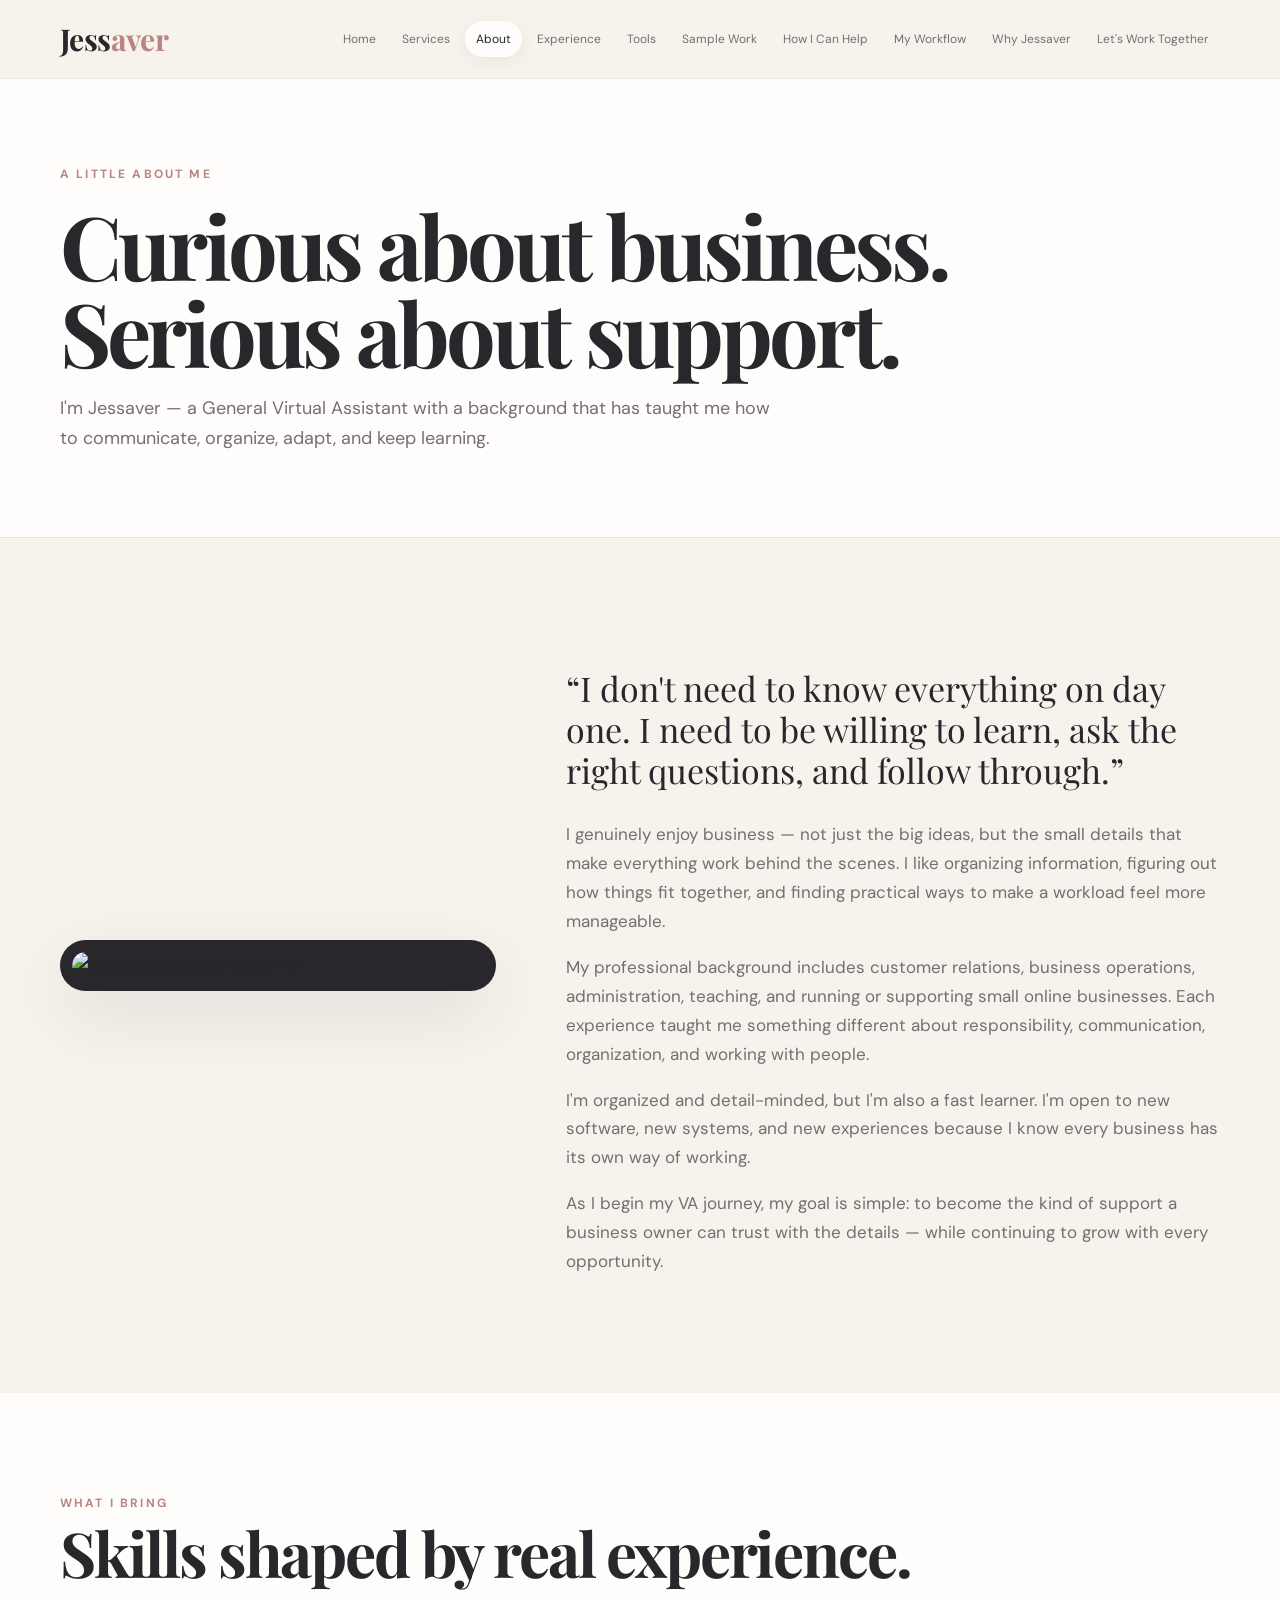
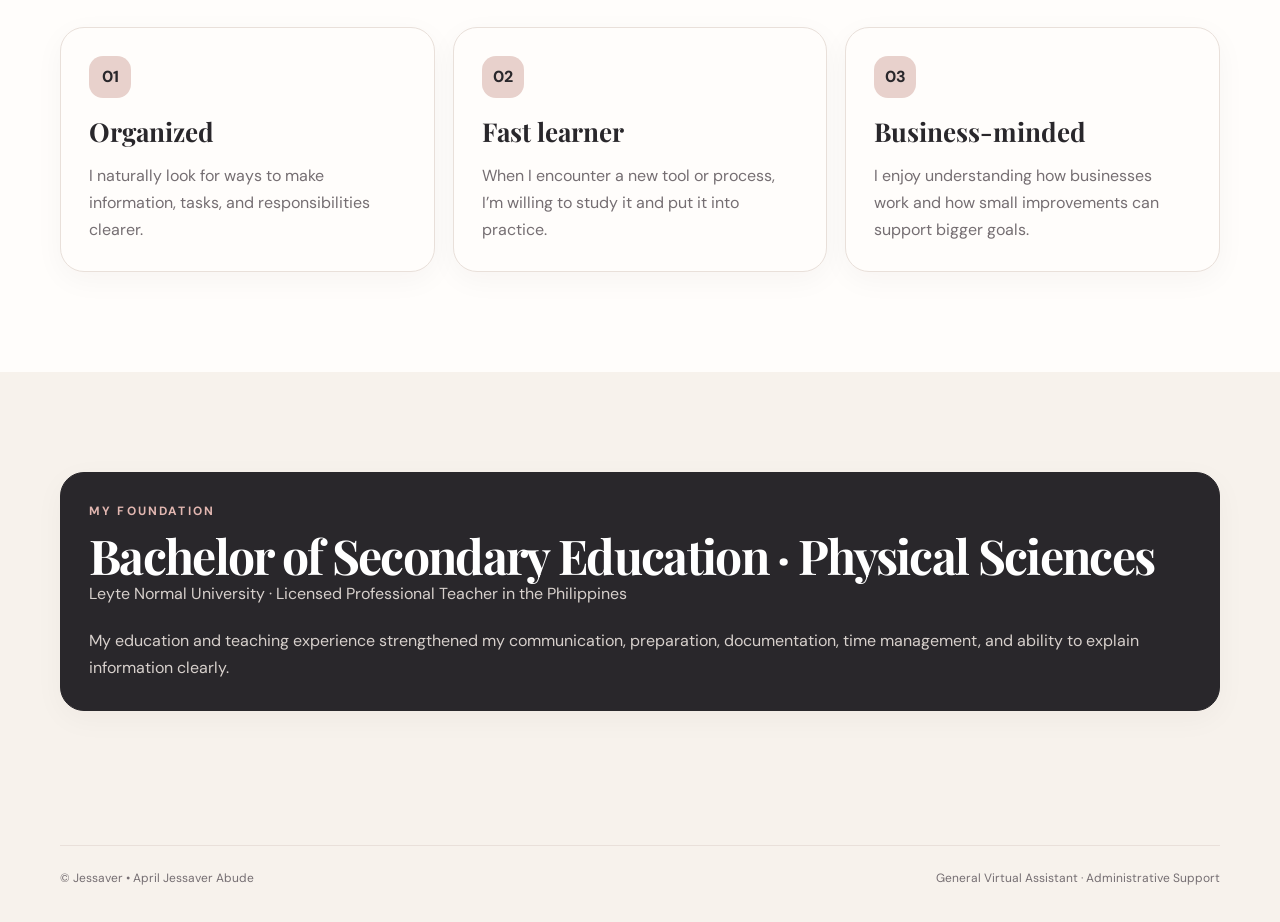
==== about.html @ b7f51e59 "Add files via upload" ====
<!doctype html><html lang="en"><head><meta charset="utf-8"><meta name="viewport" content="width=device-width,initial-scale=1"><meta name="description" content="Jessaver — General Virtual Assistant and Administrative Support portfolio."><title>About Jessaver · Jessaver</title><link rel="stylesheet" href="style.css"></head><body><header class="site-header"><div class="container navbar">
      <a class="brand" href="index.html">Jess<span>aver</span></a>
      <nav class="navlinks"><a href="index.html" class="">Home</a><a href="services.html" class="">Services</a><a href="about.html" class="active">About</a><a href="experience.html" class="">Experience</a><a href="tools.html" class="">Tools</a><a href="portfolio.html" class="">Sample Work</a><a href="help.html" class="">How I Can Help</a><a href="workflow.html" class="">My Workflow</a><a href="why-jessaver.html" class="">Why Jessaver</a><a href="contact.html" class="">Let's Work Together</a></nav>
      <div class="mobile-note">Menu links remain available below on small screens.</div>
    </div></header>
<main><section class="page-hero"><div class="container"><div class="eyebrow">A little about me</div><h1>Curious about business.<br>Serious about support.</h1><p>I'm Jessaver — a General Virtual Assistant with a background that has taught me how to communicate, organize, adapt, and keep learning.</p></div></section>
<section class="section"><div class="container"><div class="about-layout"><div class="about-photo"><img src="assets/jessaver-profile.png" alt="Jessaver professional portrait"></div><div><div class="quote">“I don't need to know everything on day one. I need to be willing to learn, ask the right questions, and follow through.”</div><p class="prose">I genuinely enjoy business — not just the big ideas, but the small details that make everything work behind the scenes. I like organizing information, figuring out how things fit together, and finding practical ways to make a workload feel more manageable.</p><p class="prose">My professional background includes customer relations, business operations, administration, teaching, and running or supporting small online businesses. Each experience taught me something different about responsibility, communication, organization, and working with people.</p><p class="prose">I'm organized and detail-minded, but I'm also a fast learner. I'm open to new software, new systems, and new experiences because I know every business has its own way of working.</p><p class="prose">As I begin my VA journey, my goal is simple: to become the kind of support a business owner can trust with the details — while continuing to grow with every opportunity.</p></div></div></div></section>
<section class="section alt"><div class="container"><div class="section-head"><div><div class="section-kicker">What I bring</div><h2>Skills shaped by real experience.</h2></div></div><div class="grid-3">
<div class="card"><div class="icon">01</div><h3>Organized</h3><p>I naturally look for ways to make information, tasks, and responsibilities clearer.</p></div>
<div class="card"><div class="icon">02</div><h3>Fast learner</h3><p>When I encounter a new tool or process, I’m willing to study it and put it into practice.</p></div>
<div class="card"><div class="icon">03</div><h3>Business-minded</h3><p>I enjoy understanding how businesses work and how small improvements can support bigger goals.</p></div>
</div></div></section>
<section class="section"><div class="container"><div class="card dark"><div class="section-kicker" style="color:#e2b7b1">My foundation</div><h2 style="font-family:'Playfair Display';font-size:48px;line-height:1.05">Bachelor of Secondary Education · Physical Sciences</h2><p> Leyte Normal University · Licensed Professional Teacher in the Philippines</p><p style="margin-top:20px;color:#d7d0cc">My education and teaching experience strengthened my communication, preparation, documentation, time management, and ability to explain information clearly.</p></div></div></section>
</main><footer class="footer"><div class="container footer-row"><span>© Jessaver • April Jessaver Abude</span><span>General Virtual Assistant · Administrative Support</span></div></footer></body></html>
---- style.css ----
@import url('https://fonts.googleapis.com/css2?family=DM+Sans:wght@400;500;600;700&family=Playfair+Display:wght@500;600;700&display=swap');
:root{--ink:#29272b;--muted:#756e72;--cream:#f7f2ec;--paper:#fffdfb;--rose:#b98583;--rose2:#e8d1cc;--taupe:#d8ccc2;--line:#e9e0da;--sage:#aab5a5;--shadow:0 24px 70px rgba(45,37,36,.10);--radius:24px}
*{box-sizing:border-box}html{scroll-behavior:smooth}body{margin:0;background:var(--cream);color:var(--ink);font-family:"DM Sans",system-ui,sans-serif;line-height:1.7}a{color:inherit;text-decoration:none}.container{width:min(1160px,calc(100% - 40px));margin:auto}
.site-header{position:sticky;top:0;z-index:30;background:rgba(247,242,236,.88);backdrop-filter:blur(16px);border-bottom:1px solid rgba(233,224,218,.8)}
.navbar{height:78px;display:flex;align-items:center;justify-content:space-between;gap:24px}.brand{font-family:"Playfair Display",serif;font-size:30px;font-weight:700;letter-spacing:-.02em}.brand span{color:var(--rose)}
.navlinks{display:flex;gap:4px;align-items:center;flex-wrap:wrap;justify-content:flex-end}.navlinks a{padding:8px 11px;font-size:12px;color:var(--muted);border-radius:999px}.navlinks a:hover,.navlinks a.active{background:var(--paper);color:var(--ink);box-shadow:0 5px 18px rgba(45,37,36,.06)}
.mobile-note{display:none}
.hero{padding:88px 0 80px;min-height:calc(100vh - 78px);display:grid;grid-template-columns:1.03fr .97fr;gap:70px;align-items:center}
.eyebrow{font-size:12px;letter-spacing:.18em;text-transform:uppercase;font-weight:700;color:var(--rose);margin-bottom:18px}.hero h1{font-family:"Playfair Display",serif;font-size:clamp(58px,7vw,96px);line-height:.98;letter-spacing:-.045em;margin:0 0 28px;max-width:720px}.hero h1 em{font-style:normal;color:var(--rose)}.lead{font-size:19px;color:var(--muted);max-width:610px}.actions{display:flex;gap:12px;flex-wrap:wrap;margin-top:30px}.btn{display:inline-flex;align-items:center;justify-content:center;gap:9px;padding:14px 20px;border-radius:999px;font-weight:700;font-size:13px;border:1px solid var(--ink);transition:.2s}.btn.primary{background:var(--ink);color:white}.btn.secondary{background:transparent}.btn:hover{transform:translateY(-2px);box-shadow:0 12px 25px rgba(41,39,43,.12)}
.hero-photo{position:relative}.photo-frame{background:var(--paper);padding:14px;border-radius:32px;box-shadow:var(--shadow);transform:rotate(1.2deg)}.photo-frame img{width:100%;display:block;border-radius:22px}.floating-card{position:absolute;left:-34px;bottom:38px;background:var(--ink);color:white;padding:18px 20px;border-radius:18px;box-shadow:var(--shadow);max-width:250px}.floating-card small{color:#d7cfca;display:block;font-size:11px;text-transform:uppercase;letter-spacing:.12em}.floating-card strong{display:block;font-family:"Playfair Display",serif;font-size:22px;line-height:1.15;margin-top:5px}
.section{padding:100px 0}.section.alt{background:var(--paper)}.section-head{display:flex;align-items:end;justify-content:space-between;gap:30px;margin-bottom:42px}.section-kicker{font-size:12px;letter-spacing:.18em;text-transform:uppercase;color:var(--rose);font-weight:700}.section h2{font-family:"Playfair Display",serif;font-size:clamp(40px,5vw,62px);line-height:1.02;letter-spacing:-.035em;margin:8px 0 0}.section-head p{max-width:480px;color:var(--muted);margin:0}
.grid-3{display:grid;grid-template-columns:repeat(3,1fr);gap:18px}.grid-2{display:grid;grid-template-columns:repeat(2,1fr);gap:20px}.card{background:var(--paper);border:1px solid var(--line);border-radius:var(--radius);padding:28px;box-shadow:0 8px 30px rgba(45,37,36,.04)}.card.dark{background:var(--ink);color:white;border-color:var(--ink)}.card h3{font-family:"Playfair Display",serif;font-size:26px;margin:12px 0 8px}.card p{color:var(--muted);margin:0}.dark p{color:#d7d0cc}
.icon{width:42px;height:42px;border-radius:14px;background:var(--rose2);display:grid;place-items:center;color:var(--ink);font-weight:800}.service-card{min-height:235px;display:flex;flex-direction:column;justify-content:space-between}.service-card .num{font-size:12px;color:var(--rose);font-weight:700;letter-spacing:.12em}
.marquee{overflow:hidden;border-top:1px solid var(--line);border-bottom:1px solid var(--line);padding:16px 0;background:#f2ebe5}.marquee-inner{display:flex;gap:35px;white-space:nowrap;font-size:12px;text-transform:uppercase;letter-spacing:.16em;color:var(--muted)}.marquee-inner span::after{content:"✦";margin-left:35px;color:var(--rose)}
.page-hero{padding:85px 0 65px;background:var(--paper);border-bottom:1px solid var(--line)}.page-hero h1{font-family:"Playfair Display",serif;font-size:clamp(52px,7vw,88px);line-height:.98;letter-spacing:-.045em;margin:10px 0 18px}.page-hero p{font-size:18px;color:var(--muted);max-width:720px}
.about-layout{display:grid;grid-template-columns:.8fr 1.2fr;gap:70px;align-items:center}.about-photo{background:var(--ink);border-radius:28px;padding:12px;box-shadow:var(--shadow)}.about-photo img{width:100%;display:block;border-radius:20px}.quote{font-family:"Playfair Display",serif;font-size:34px;line-height:1.2;margin:30px 0}.prose{font-size:17px;color:var(--muted)}
.timeline{display:grid;gap:16px}.role{display:grid;grid-template-columns:110px 1fr;gap:24px;padding:28px 0;border-bottom:1px solid var(--line)}.role-number{font-family:"Playfair Display",serif;font-size:32px;color:var(--rose)}.role h3{font-size:22px;margin:0}.role .company{color:var(--rose);font-weight:700;font-size:13px;text-transform:uppercase;letter-spacing:.1em}.role p{color:var(--muted);margin:10px 0 0}
.tools-grid{display:grid;grid-template-columns:repeat(4,1fr);gap:14px}.tool{background:var(--paper);border:1px solid var(--line);border-radius:18px;padding:18px;display:flex;align-items:center;gap:12px}.tool-mark{width:38px;height:38px;border-radius:11px;background:var(--ink);color:white;display:grid;place-items:center;font-size:12px;font-weight:800}.tool span{font-weight:600;font-size:14px}
.portfolio-grid{display:grid;grid-template-columns:repeat(2,1fr);gap:24px}.work-card{background:var(--paper);border:1px solid var(--line);border-radius:26px;overflow:hidden;transition:.25s}.work-card:hover{transform:translateY(-5px);box-shadow:var(--shadow)}.work-card img{width:100%;display:block;aspect-ratio:16/10;object-fit:cover}.work-body{padding:24px}.tag{display:inline-block;font-size:11px;text-transform:uppercase;letter-spacing:.13em;color:var(--rose);font-weight:700}.work-body h3{font-family:"Playfair Display",serif;font-size:28px;margin:7px 0}.work-body p{color:var(--muted);margin:0}
.problem-grid{display:grid;grid-template-columns:repeat(2,1fr);gap:16px}.problem{padding:28px;border:1px solid var(--line);background:var(--paper);border-radius:22px}.problem .problem-q{font-family:"Playfair Display",serif;font-size:25px}.arrow{color:var(--rose);font-size:20px;margin:10px 0}.problem strong{font-size:15px}
.workflow{display:grid;grid-template-columns:repeat(5,1fr);gap:12px}.step{padding:24px;border-radius:22px;background:var(--paper);border:1px solid var(--line);min-height:240px}.step-num{font-family:"Playfair Display",serif;font-size:42px;color:var(--rose)}.step h3{margin:8px 0}.step p{color:var(--muted);font-size:14px}
.strengths{display:grid;grid-template-columns:repeat(5,1fr);gap:14px}.strength{background:var(--ink);color:white;padding:24px;border-radius:22px;min-height:190px}.strength:nth-child(even){background:#4a4548}.strength h3{font-family:"Playfair Display",serif;font-size:23px}.strength p{color:#ddd6d1;font-size:13px}
.cta{background:var(--ink);color:white;border-radius:34px;padding:60px;display:grid;grid-template-columns:1.2fr .8fr;gap:40px;align-items:center}.cta h2{font-family:"Playfair Display",serif;font-size:clamp(42px,5vw,68px);line-height:1;margin:0 0 18px}.cta p{color:#d7d0cc}.contact-list{display:grid;gap:12px}.contact-item{background:#3a3639;border:1px solid #514b4f;border-radius:18px;padding:17px 18px}.contact-item small{display:block;color:#bdb4af;font-size:10px;text-transform:uppercase;letter-spacing:.14em}.contact-item a{font-weight:700}
.footer{padding:34px 0;color:var(--muted);font-size:12px}.footer-row{display:flex;justify-content:space-between;gap:20px;border-top:1px solid var(--line);padding-top:22px}
.notice{background:#f0e7e1;border:1px solid #e2d3cb;border-radius:18px;padding:16px 18px;color:#655d60;font-size:13px;margin-bottom:28px}
.center{text-align:center}.center .section-head{display:block}.center .section-head p{margin:16px auto 0}
@media(max-width:1050px){.navlinks a:nth-child(n+6){display:none}.hero{gap:40px}.tools-grid{grid-template-columns:repeat(3,1fr)}.workflow{grid-template-columns:repeat(3,1fr)}.strengths{grid-template-columns:repeat(3,1fr)}}
@media(max-width:760px){.navbar{height:auto;min-height:72px;align-items:flex-start;padding:15px 0}.navlinks{display:none}.mobile-note{display:block;font-size:11px;color:var(--muted);margin-top:8px}.hero{grid-template-columns:1fr;padding:65px 0}.hero-photo{max-width:560px;margin:0 auto}.floating-card{left:12px}.grid-3,.grid-2,.portfolio-grid,.problem-grid{grid-template-columns:1fr}.section{padding:72px 0}.section-head{display:block}.section-head p{margin-top:16px}.about-layout{grid-template-columns:1fr;gap:35px}.role{grid-template-columns:70px 1fr}.tools-grid{grid-template-columns:repeat(2,1fr)}.workflow{grid-template-columns:1fr 1fr}.strengths{grid-template-columns:1fr 1fr}.cta{grid-template-columns:1fr;padding:38px 28px}.page-hero{padding:62px 0 48px}}
@media(max-width:480px){.container{width:min(100% - 28px,1160px)}.hero h1{font-size:53px}.lead{font-size:17px}.tools-grid,.workflow,.strengths{grid-template-columns:1fr}.role{grid-template-columns:1fr;gap:4px}.floating-card{position:relative;left:auto;bottom:auto;margin:-35px 14px 0;z-index:2}.cta{border-radius:24px}}
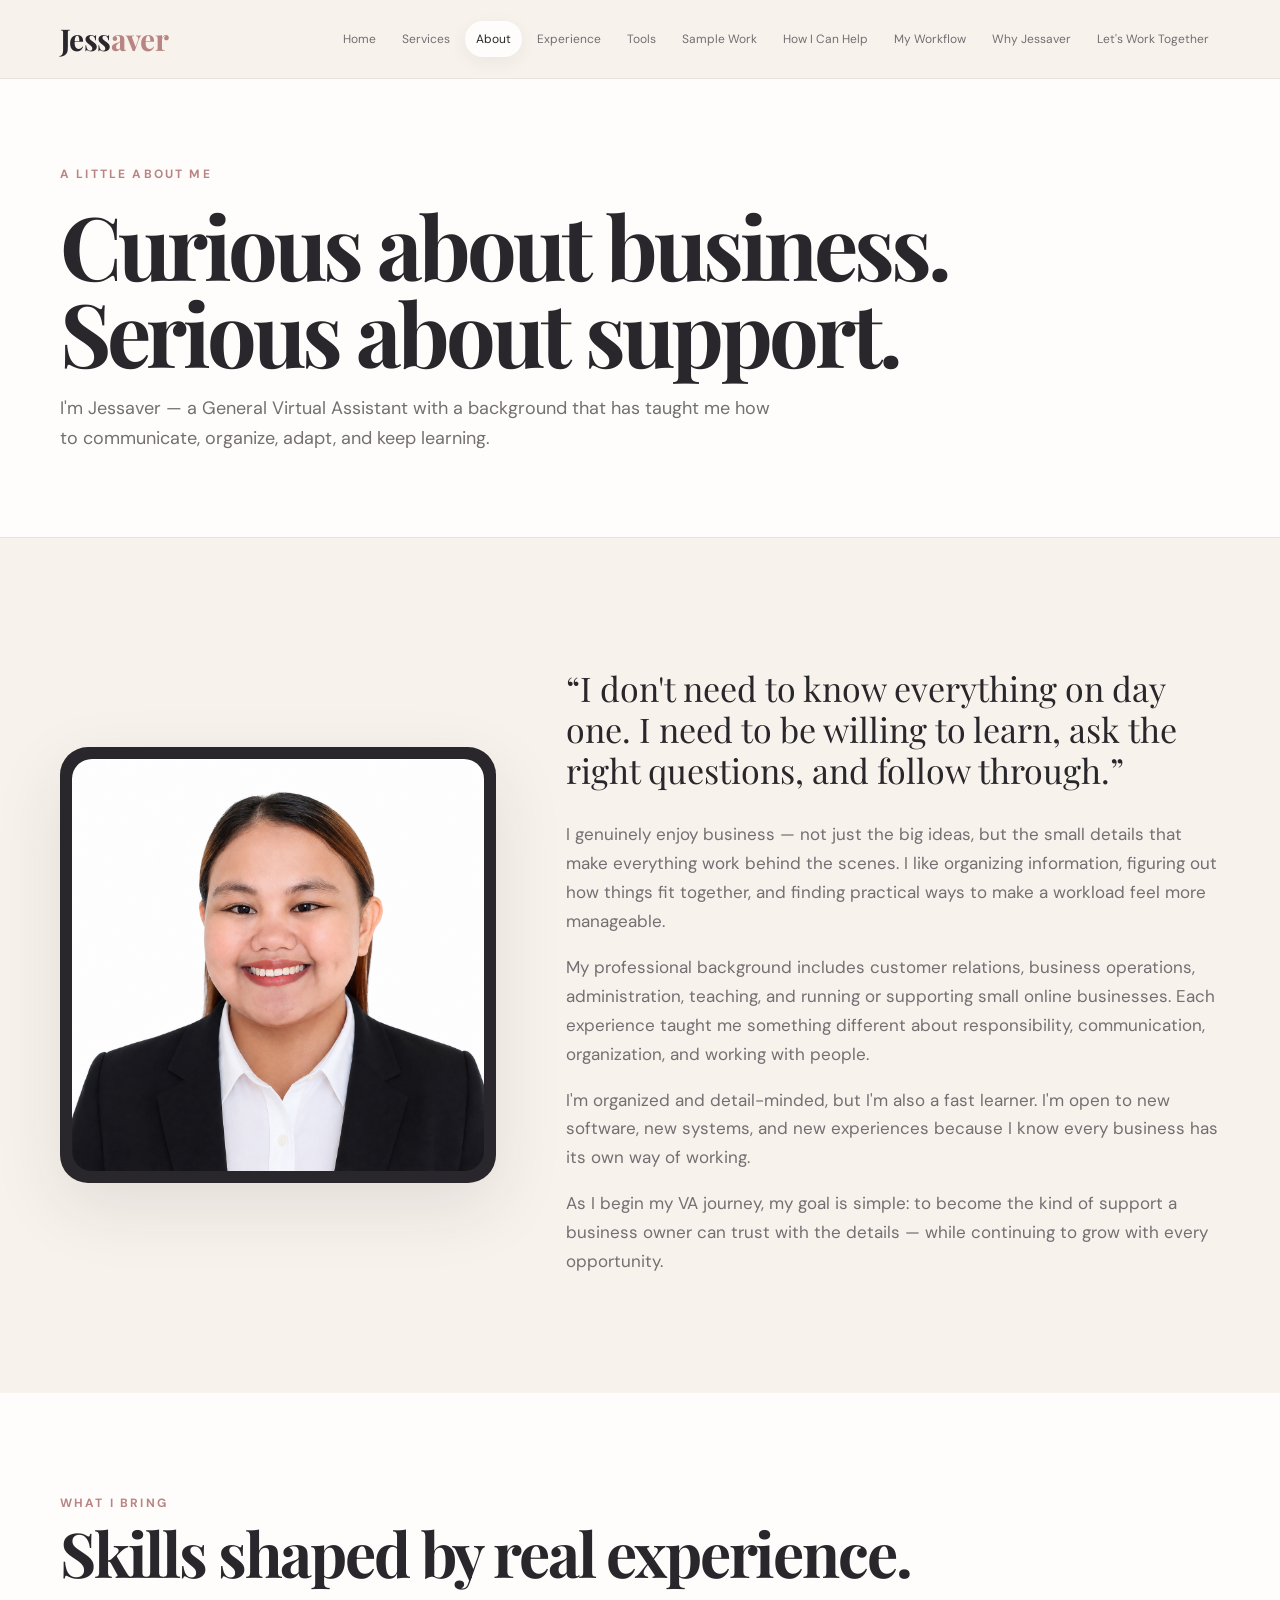
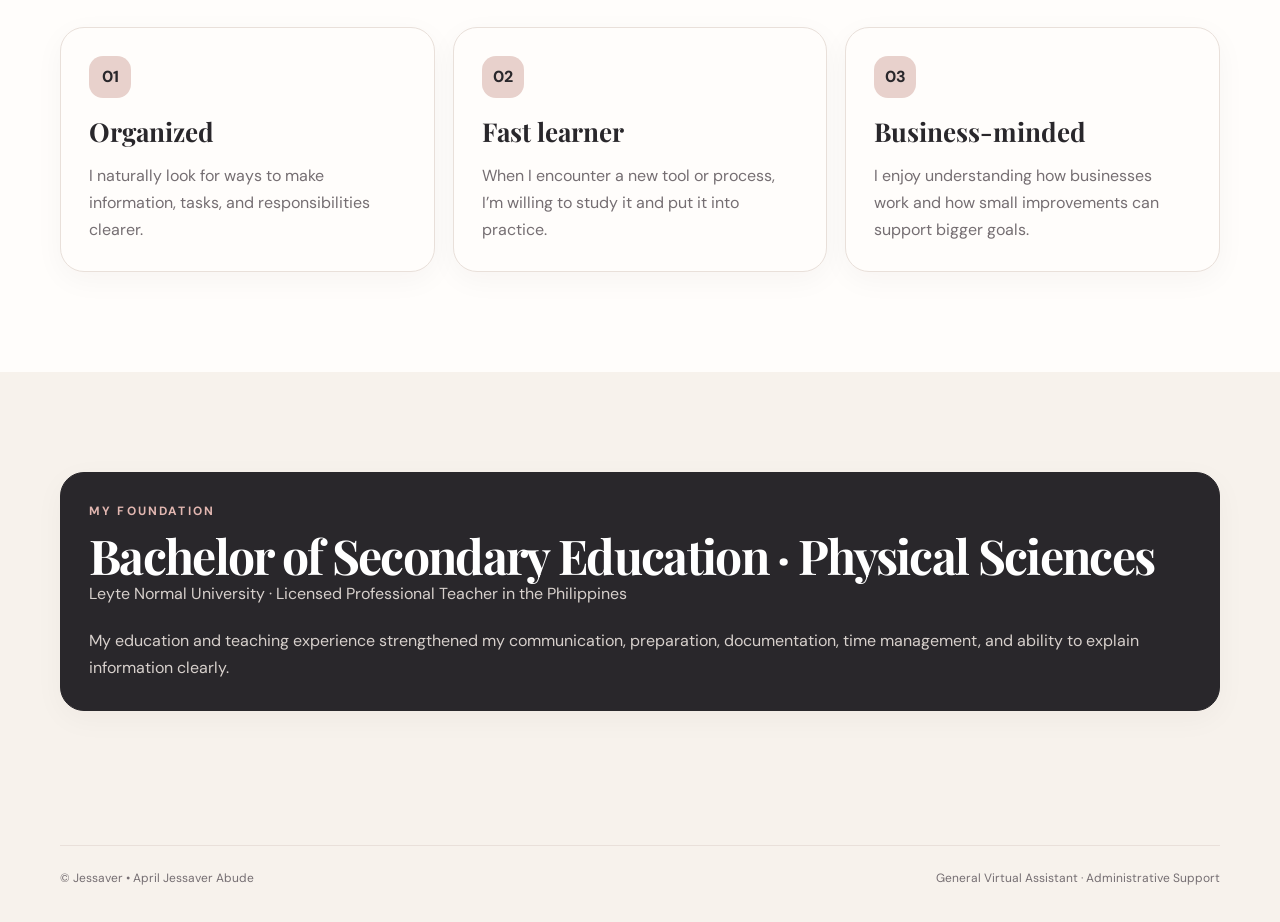
==== commit 141d1bb4: "Update responsive design and mobile navigation" ====
--- a/about.html
+++ b/about.html
@@ -1,7 +1,8 @@
 <!doctype html><html lang="en"><head><meta charset="utf-8"><meta name="viewport" content="width=device-width,initial-scale=1"><meta name="description" content="Jessaver — General Virtual Assistant and Administrative Support portfolio."><title>About Jessaver · Jessaver</title><link rel="stylesheet" href="style.css"></head><body><header class="site-header"><div class="container navbar">
       <a class="brand" href="index.html">Jess<span>aver</span></a>
       <nav class="navlinks"><a href="index.html" class="">Home</a><a href="services.html" class="">Services</a><a href="about.html" class="active">About</a><a href="experience.html" class="">Experience</a><a href="tools.html" class="">Tools</a><a href="portfolio.html" class="">Sample Work</a><a href="help.html" class="">How I Can Help</a><a href="workflow.html" class="">My Workflow</a><a href="why-jessaver.html" class="">Why Jessaver</a><a href="contact.html" class="">Let's Work Together</a></nav>
-      <div class="mobile-note">Menu links remain available below on small screens.</div>
+      <button class="menu-toggle" type="button" aria-expanded="false" aria-controls="mobile-menu" aria-label="Open navigation menu"><span></span><span></span><span></span></button>
+      <div class="mobile-menu" id="mobile-menu" aria-hidden="true"><div class="mobile-menu-inner"><a href="index.html" class="">Home</a><a href="services.html" class="">Services</a><a href="about.html" class="active">About</a><a href="experience.html" class="">Experience</a><a href="tools.html" class="">Tools</a><a href="portfolio.html" class="">Sample Work</a><a href="help.html" class="">How I Can Help</a><a href="workflow.html" class="">My Workflow</a><a href="why-jessaver.html" class="">Why Jessaver</a><a href="contact.html" class="">Let's Work Together</a></div></div>
     </div></header>
 <main><section class="page-hero"><div class="container"><div class="eyebrow">A little about me</div><h1>Curious about business.<br>Serious about support.</h1><p>I'm Jessaver — a General Virtual Assistant with a background that has taught me how to communicate, organize, adapt, and keep learning.</p></div></section>
 <section class="section"><div class="container"><div class="about-layout"><div class="about-photo"><img src="assets/jessaver-profile.png" alt="Jessaver professional portrait"></div><div><div class="quote">“I don't need to know everything on day one. I need to be willing to learn, ask the right questions, and follow through.”</div><p class="prose">I genuinely enjoy business — not just the big ideas, but the small details that make everything work behind the scenes. I like organizing information, figuring out how things fit together, and finding practical ways to make a workload feel more manageable.</p><p class="prose">My professional background includes customer relations, business operations, administration, teaching, and running or supporting small online businesses. Each experience taught me something different about responsibility, communication, organization, and working with people.</p><p class="prose">I'm organized and detail-minded, but I'm also a fast learner. I'm open to new software, new systems, and new experiences because I know every business has its own way of working.</p><p class="prose">As I begin my VA journey, my goal is simple: to become the kind of support a business owner can trust with the details — while continuing to grow with every opportunity.</p></div></div></div></section>
@@ -11,4 +12,6 @@
 <div class="card"><div class="icon">03</div><h3>Business-minded</h3><p>I enjoy understanding how businesses work and how small improvements can support bigger goals.</p></div>
 </div></div></section>
 <section class="section"><div class="container"><div class="card dark"><div class="section-kicker" style="color:#e2b7b1">My foundation</div><h2 style="font-family:'Playfair Display';font-size:48px;line-height:1.05">Bachelor of Secondary Education · Physical Sciences</h2><p> Leyte Normal University · Licensed Professional Teacher in the Philippines</p><p style="margin-top:20px;color:#d7d0cc">My education and teaching experience strengthened my communication, preparation, documentation, time management, and ability to explain information clearly.</p></div></div></section>
-</main><footer class="footer"><div class="container footer-row"><span>© Jessaver • April Jessaver Abude</span><span>General Virtual Assistant · Administrative Support</span></div></footer></body></html>+</main><footer class="footer"><div class="container footer-row"><span>© Jessaver • April Jessaver Abude</span><span>General Virtual Assistant · Administrative Support</span></div></footer><script>
+(function(){const b=document.querySelector('.menu-toggle'),m=document.querySelector('.mobile-menu');if(!b||!m)return;function close(){b.setAttribute('aria-expanded','false');b.setAttribute('aria-label','Open navigation menu');m.setAttribute('aria-hidden','true');m.classList.remove('open');}b.addEventListener('click',()=>{const open=b.getAttribute('aria-expanded')==='true';if(open)close();else{b.setAttribute('aria-expanded','true');b.setAttribute('aria-label','Close navigation menu');m.setAttribute('aria-hidden','false');m.classList.add('open');}});m.querySelectorAll('a').forEach(a=>a.addEventListener('click',close));window.addEventListener('resize',()=>{if(window.innerWidth>760)close();});})();
+</script></body></html>
--- a/style.css
+++ b/style.css
@@ -28,3 +28,58 @@
 @media(max-width:1050px){.navlinks a:nth-child(n+6){display:none}.hero{gap:40px}.tools-grid{grid-template-columns:repeat(3,1fr)}.workflow{grid-template-columns:repeat(3,1fr)}.strengths{grid-template-columns:repeat(3,1fr)}}
 @media(max-width:760px){.navbar{height:auto;min-height:72px;align-items:flex-start;padding:15px 0}.navlinks{display:none}.mobile-note{display:block;font-size:11px;color:var(--muted);margin-top:8px}.hero{grid-template-columns:1fr;padding:65px 0}.hero-photo{max-width:560px;margin:0 auto}.floating-card{left:12px}.grid-3,.grid-2,.portfolio-grid,.problem-grid{grid-template-columns:1fr}.section{padding:72px 0}.section-head{display:block}.section-head p{margin-top:16px}.about-layout{grid-template-columns:1fr;gap:35px}.role{grid-template-columns:70px 1fr}.tools-grid{grid-template-columns:repeat(2,1fr)}.workflow{grid-template-columns:1fr 1fr}.strengths{grid-template-columns:1fr 1fr}.cta{grid-template-columns:1fr;padding:38px 28px}.page-hero{padding:62px 0 48px}}
 @media(max-width:480px){.container{width:min(100% - 28px,1160px)}.hero h1{font-size:53px}.lead{font-size:17px}.tools-grid,.workflow,.strengths{grid-template-columns:1fr}.role{grid-template-columns:1fr;gap:4px}.floating-card{position:relative;left:auto;bottom:auto;margin:-35px 14px 0;z-index:2}.cta{border-radius:24px}}
+
+/* Responsive polish — mobile navigation + overflow protection */
+html,body{max-width:100%;overflow-x:clip}
+img{max-width:100%;height:auto}.hero>*,.about-layout>*,.cta>*{min-width:0}
+.menu-toggle{display:none;border:1px solid var(--line);background:var(--paper);width:44px;height:44px;border-radius:14px;padding:10px;cursor:pointer;align-items:center;justify-content:center;flex-direction:column;gap:4px;box-shadow:0 5px 18px rgba(45,37,36,.06)}
+.menu-toggle span{display:block;width:20px;height:2px;background:var(--ink);border-radius:3px;transition:.2s}
+.menu-toggle[aria-expanded="true"] span:nth-child(1){transform:translateY(6px) rotate(45deg)}
+.menu-toggle[aria-expanded="true"] span:nth-child(2){opacity:0}
+.menu-toggle[aria-expanded="true"] span:nth-child(3){transform:translateY(-6px) rotate(-45deg)}
+.mobile-menu{display:none}
+@media(max-width:1050px) and (min-width:761px){.navbar{gap:14px}.navlinks a{padding:8px 8px;font-size:11px}.hero{gap:40px}}
+@media(max-width:760px){
+  .site-header{position:sticky;top:0}
+  .navbar{height:72px;min-height:72px;padding:12px 0;align-items:center;position:relative}
+  .brand{font-size:28px}
+  .navlinks{display:none}
+  .menu-toggle{display:flex;margin-left:auto;flex:0 0 auto}
+  .mobile-menu{position:absolute;display:block;left:0;right:0;top:72px;background:rgba(247,242,236,.98);backdrop-filter:blur(18px);border-bottom:1px solid var(--line);box-shadow:0 18px 35px rgba(45,37,36,.10);padding:8px 14px;opacity:0;visibility:hidden;transform:translateY(-8px);transition:.2s ease;z-index:50}
+  .mobile-menu.open{opacity:1;visibility:visible;transform:translateY(0)}
+  .mobile-menu-inner{display:grid;gap:3px;max-height:calc(100vh - 90px);overflow:auto;padding:4px 0 8px}
+  .mobile-menu a{display:block;padding:12px 14px;border-radius:12px;font-size:14px;color:var(--muted)}
+  .mobile-menu a:hover,.mobile-menu a.active{background:var(--paper);color:var(--ink);box-shadow:0 4px 14px rgba(45,37,36,.05)}
+  .hero{grid-template-columns:1fr;padding:52px 0 64px;gap:42px;min-height:auto}
+  .hero h1{font-size:clamp(48px,14vw,70px);line-height:.98;overflow-wrap:break-word}
+  .lead{font-size:17px}
+  .hero-photo{width:100%;max-width:560px;margin:0 auto}
+  .photo-frame{padding:9px;border-radius:24px}
+  .photo-frame img{border-radius:17px}
+  .floating-card{left:auto;right:12px;bottom:auto;margin-top:-34px;max-width:calc(100% - 24px);position:relative}
+  .section{padding:68px 0}
+  .section h2{font-size:clamp(38px,11vw,54px)}
+  .section-head{display:block;margin-bottom:30px}
+  .section-head p{margin-top:14px}
+  .grid-3,.grid-2,.portfolio-grid,.problem-grid{grid-template-columns:1fr}
+  .about-layout{grid-template-columns:1fr;gap:32px}
+  .about-photo{max-width:560px;margin:auto}
+  .role{grid-template-columns:1fr;gap:4px}
+  .tools-grid{grid-template-columns:repeat(2,minmax(0,1fr))}
+  .workflow{grid-template-columns:1fr 1fr}
+  .strengths{grid-template-columns:1fr 1fr}
+  .cta{grid-template-columns:1fr;padding:38px 24px;border-radius:26px}
+  .page-hero{padding:58px 0 46px}
+  .page-hero h1{font-size:clamp(48px,13vw,70px)}
+  .footer-row{flex-direction:column;gap:8px}
+}
+@media(max-width:480px){
+  .container{width:calc(100% - 28px)}
+  .hero h1{font-size:50px}
+  .tools-grid,.workflow,.strengths{grid-template-columns:1fr}
+  .actions{width:100%}.actions .btn{width:100%}
+  .portfolio-grid{gap:18px}
+  .work-body{padding:20px}
+  .work-body h3{font-size:25px}
+  .cta{padding:32px 20px}
+}
